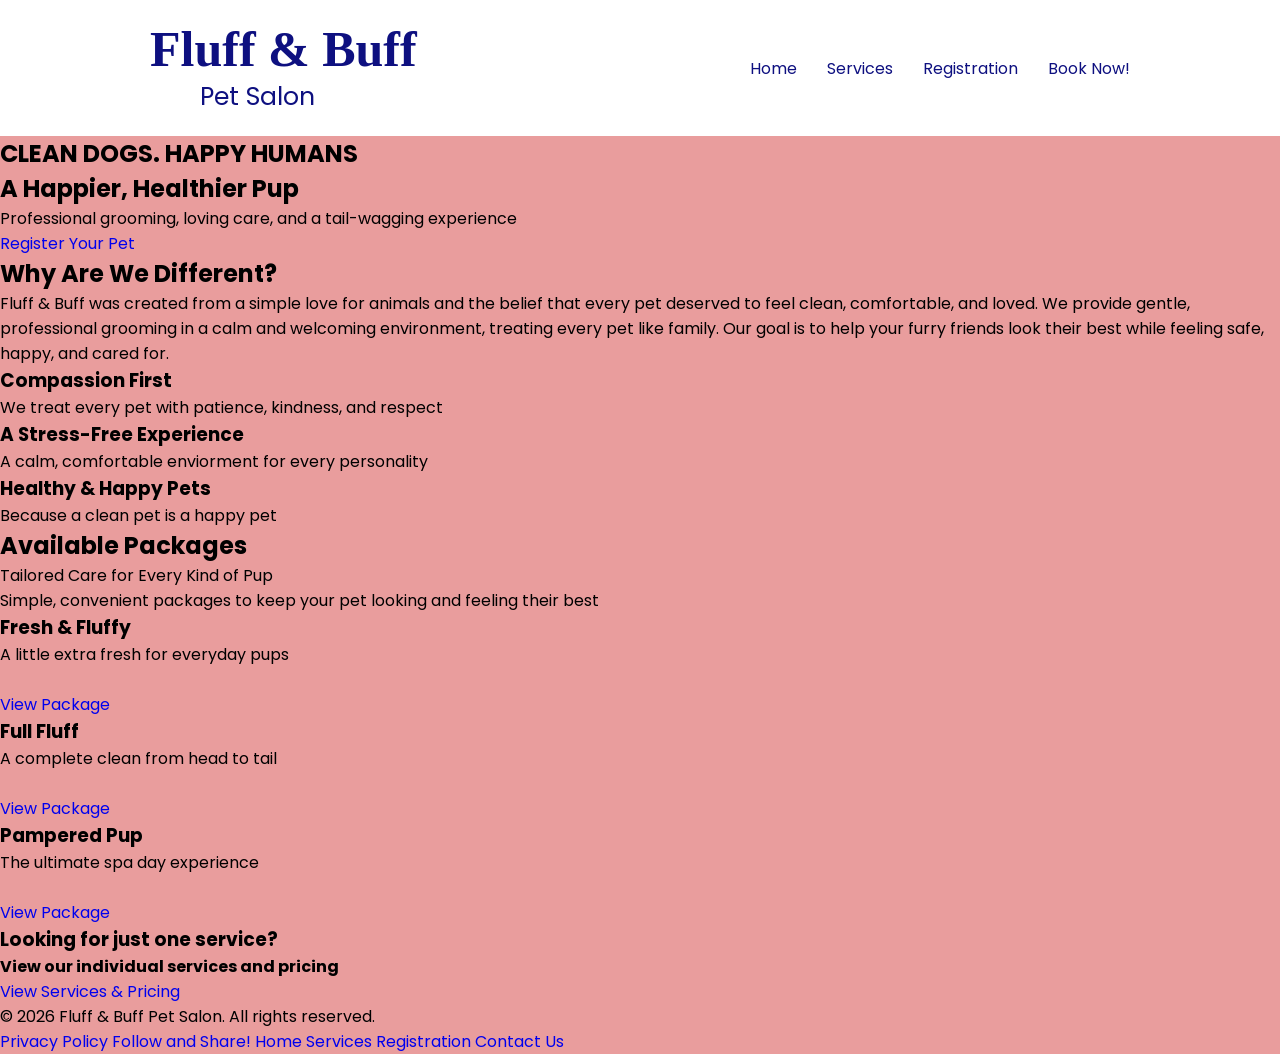
==== index.html @ 42fad00e "added html and styling to webpage" ====
<!DOCTYPE html>
<html lang="en">
<head>
    <meta charset="UTF-8">
    <meta name="viewport" content="width=device-width, initial-scale=1.0">
    <link rel="stylesheet" href="css/index.css">
    <link rel="preconnect" href="https://fonts.googleapis.com">
    <link rel="preconnect" href="https://fonts.gstatic.com" crossorigin>
    <link href="https://fonts.googleapis.com/css2?family=Caveat:wght@400..700&display=swap" rel="stylesheet">
    <link href="https://fonts.googleapis.com/css2?family=Chewy&family=Poppins:ital,wght@0,100;0,200;0,300;0,400;0,500;0,600;0,700;0,800;0,900;1,100;1,200;1,300;1,400;1,500;1,600;1,700;1,800;1,900&display=swap" rel="stylesheet">
    <title>Home</title>
</head>
<body>
    <header class="site-header"> 
     <div class="logo-area">
         <h2 class="logo">Fluff & Buff</h2>
         <p class="tagline">Pet Salon</p>
    </div>
    <nav>
        <a href="index.html">Home</a>
        <a href="services.html">Services</a>
        <a href="registration.html">Registration</a>
        <a href="registration.html">Book Now!</a>
    </nav>
    </header>
<main class="container">
    <section class="hero-section">
        <div class="register-block">
            <h2>CLEAN DOGS. HAPPY HUMANS</h2>
            <h1>A Happier, Healthier Pup</h1>
              <p>Professional grooming, loving care, and a tail-wagging experience</p>
                <a href="registration.html">Register Your Pet</a>
            </div>
        </section>
    <section class="about-section">
        <h2>Why Are We Different?</h2>
        <!--Add a small paragraph about the salon-->
            <p>Fluff & Buff was created from a simple love for animals and the belief that every pet deserved to feel clean, comfortable, and loved. We provide gentle, professional grooming in a calm and welcoming environment, treating every pet like family. Our goal is to help your furry friends look their best while feeling safe, happy, and cared for. </p>

        <div class="about-cards">
            <div>
                <h3>Compassion First</h3>
                    <p>We treat every pet with patience, kindness, and respect</p>
            </div>
            
            <div>
                <h3>A Stress-Free Experience</h3>
                <p>A calm, comfortable enviorment for every personality</p>
            </div>

            <div>
                <h3>Healthy & Happy Pets</h3>
                <p>Because a clean pet is a happy pet</p>
            </div>
        </div>
    </section>

        <section class="packages-secrtion">
            <!--Look at image for ref and fix the styling-->
         <h2>Available Packages</h2>
            <p>Tailored Care for Every Kind of Pup</p>
            <p>Simple, convenient packages to keep your pet looking and feeling their best</p>
        
        <div class="package-cards">
                <div>
                 <h3>Fresh & Fluffy</h3>
                    <p>A little extra fresh for everyday pups</p>
                    <ul>
                      <li></li>
                    </ul>
                    <a href="#">View Package <!--Add Arrow--></a>
                </div>

                <div>
                    <h3>Full Fluff</h3>
                    <p>A complete clean from head to tail</p>
                    <ul>
                     <li></li>
                    </ul>
                    <a href="#">View Package <!--Add Arrow--></a>
                </div>

                <div>
                    <h3>Pampered Pup</h3>
                    <p>The ultimate spa day experience</p>
                    <ul>
                     <li></li>
                    </ul>
                 <a href="#">View Package <!--Add Arrow--></a>
                </div>
             </div>
        </section>

        <section class="service-cta">
            <div>
                <h3>Looking for just one service?</h3>
                <h4>View our individual services and pricing</h4>
             <a href="services.html">View Services & Pricing</a> <!--Add Arrow-->
            </div>
        </section>
    </main>
    <footer>
        <p>&copy; 2026 Fluff & Buff Pet Salon. All rights reserved.</p>
        <div class="footer-links">
            <a href="#">Privacy Policy</a>
            <a href="#">Follow and Share!</a>
            <a href="index.html">Home</a>
            <a href="services.html">Services</a>
            <a href="registration.html">Registration</a>
            <a href="contact.html">Contact Us</a>
        </div>
    </footer>
</body>
</html>
---- css/index.css ----
/*global*/
*{
    margin: 0;
    padding: 0;
}
body{
    background-color: rgb(233, 157, 157);
    font-family: "Poppins", sans-serif;
}
a{
    text-decoration: none;
}
nav{
    display: flex;
    justify-content: flex-end;
    gap: 30px;
    margin: 0;
}
nav a{
    color: rgb(14, 16, 128);
    
}
nav a:hover{
    color: blueviolet;
}
img{

}

/* Utility Classes */
.container{
        
}


/*Header*/
.site-header{
    background-color: rgb(255, 255, 255);
    padding: 20px 150px;
    color:rgb(14, 16, 128);
    display: flex;
    justify-content: space-between;
    align-items: center;
}
.logo-area{
    margin: 0;
}
.logo{
    font-family: "Chewy", cursive;
    font-size: 50px;
}
.tagline{
    font-family: "Poppins", sans-serif;
    font-size: 25px;
    margin: 0 50px;
}


/*Main*/
.register-block{

}

.about-cards{
   
}
.packages-section{

}
.package-cards{

}
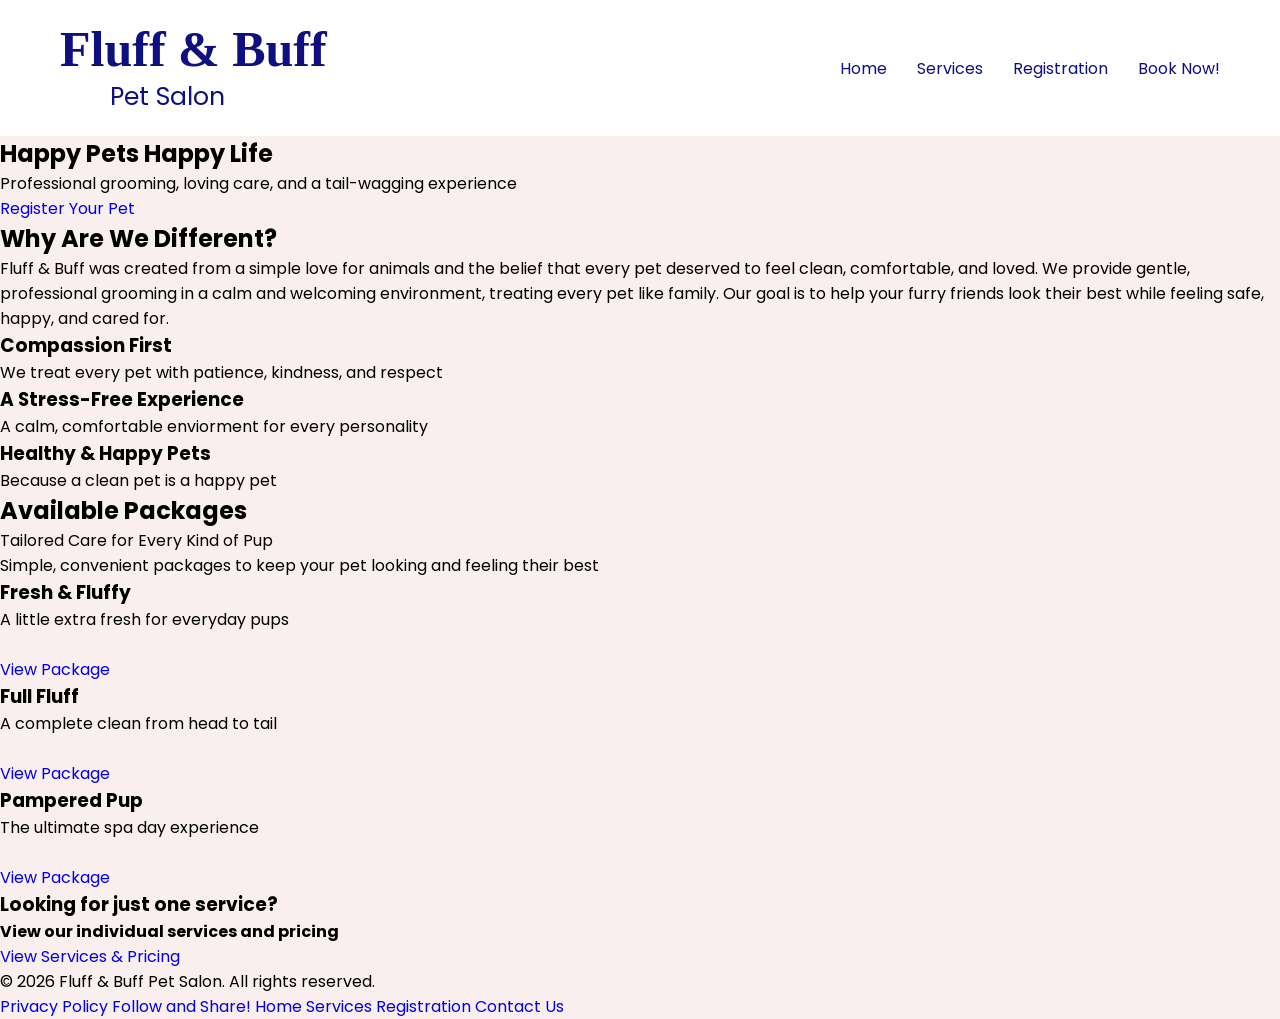
==== commit c93fc5ba: "updated font style and wording" ====
--- a/index.html
+++ b/index.html
@@ -6,8 +6,7 @@
     <link rel="stylesheet" href="css/index.css">
     <link rel="preconnect" href="https://fonts.googleapis.com">
     <link rel="preconnect" href="https://fonts.gstatic.com" crossorigin>
-    <link href="https://fonts.googleapis.com/css2?family=Caveat:wght@400..700&display=swap" rel="stylesheet">
-    <link href="https://fonts.googleapis.com/css2?family=Chewy&family=Poppins:ital,wght@0,100;0,200;0,300;0,400;0,500;0,600;0,700;0,800;0,900;1,100;1,200;1,300;1,400;1,500;1,600;1,700;1,800;1,900&display=swap" rel="stylesheet">
+    <link href="https://fonts.googleapis.com/css2?family=Caveat:wght@400..700&family=DM+Serif+Display:ital@0;1&family=Poppins:ital,wght@0,100;0,200;0,300;0,400;0,500;0,600;0,700;0,800;0,900;1,100;1,200;1,300;1,400;1,500;1,600;1,700;1,800;1,900&display=swap" rel="stylesheet">
     <title>Home</title>
 </head>
 <body>
@@ -20,14 +19,13 @@
         <a href="index.html">Home</a>
         <a href="services.html">Services</a>
         <a href="registration.html">Registration</a>
-        <a href="registration.html">Book Now!</a>
+        <a href="registration.html" class="book-btn">Book Now!</a>
     </nav>
     </header>
 <main class="container">
     <section class="hero-section">
         <div class="register-block">
-            <h2>CLEAN DOGS. HAPPY HUMANS</h2>
-            <h1>A Happier, Healthier Pup</h1>
+            <h1>Happy Pets Happy Life</h1>
               <p>Professional grooming, loving care, and a tail-wagging experience</p>
                 <a href="registration.html">Register Your Pet</a>
             </div>
--- a/css/index.css
+++ b/css/index.css
@@ -4,7 +4,7 @@
     padding: 0;
 }
 body{
-    background-color: rgb(233, 157, 157);
+    background-color: rgba(245, 216, 216, 0.404);
     font-family: "Poppins", sans-serif;
 }
 a{
@@ -15,6 +15,7 @@
     justify-content: flex-end;
     gap: 30px;
     margin: 0;
+    font-family:"Poppins", sans-serif;
 }
 nav a{
     color: rgb(14, 16, 128);
@@ -36,7 +37,7 @@
 /*Header*/
 .site-header{
     background-color: rgb(255, 255, 255);
-    padding: 20px 150px;
+    padding: 20px 60px;
     color:rgb(14, 16, 128);
     display: flex;
     justify-content: space-between;
@@ -46,7 +47,7 @@
     margin: 0;
 }
 .logo{
-    font-family: "Chewy", cursive;
+    font-family: "DM Serif Dispaly", serif;
     font-size: 50px;
 }
 .tagline{
@@ -54,11 +55,17 @@
     font-size: 25px;
     margin: 0 50px;
 }
+.book-btn{
+    
+}
 
 
 /*Main*/
 .register-block{
 
+}
+.register-block h2{
+    font-family:"DM Serif Display", serif;
 }
 
 .about-cards{
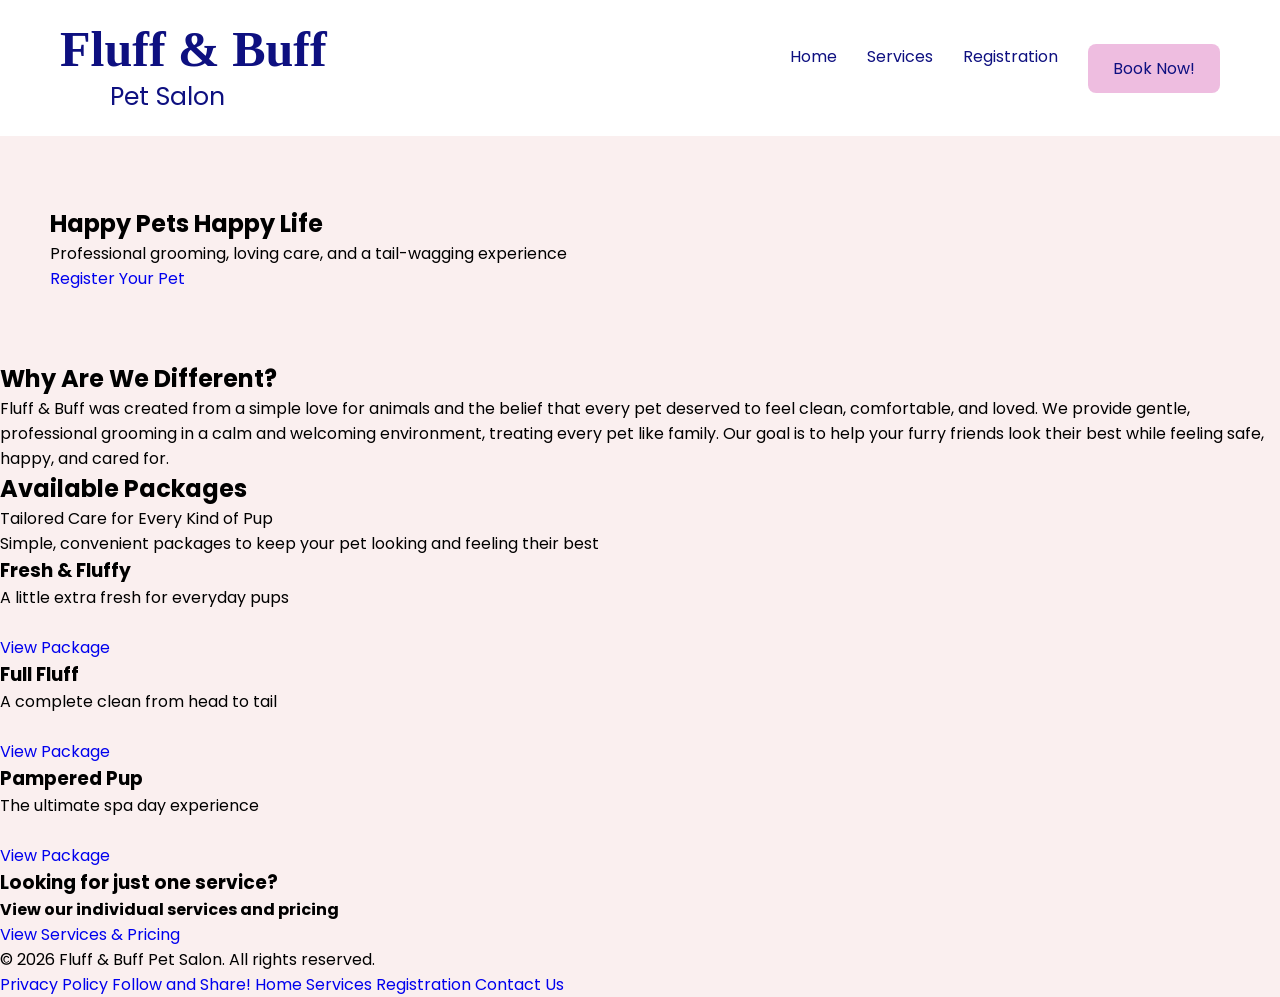
==== commit 84a3379e: "added more styling" ====
--- a/index.html
+++ b/index.html
@@ -30,30 +30,16 @@
                 <a href="registration.html">Register Your Pet</a>
             </div>
         </section>
+
     <section class="about-section">
+        <div class="about-card">
         <h2>Why Are We Different?</h2>
         <!--Add a small paragraph about the salon-->
             <p>Fluff & Buff was created from a simple love for animals and the belief that every pet deserved to feel clean, comfortable, and loved. We provide gentle, professional grooming in a calm and welcoming environment, treating every pet like family. Our goal is to help your furry friends look their best while feeling safe, happy, and cared for. </p>
+        </div>
 
-        <div class="about-cards">
-            <div>
-                <h3>Compassion First</h3>
-                    <p>We treat every pet with patience, kindness, and respect</p>
-            </div>
-            
-            <div>
-                <h3>A Stress-Free Experience</h3>
-                <p>A calm, comfortable enviorment for every personality</p>
-            </div>
-
-            <div>
-                <h3>Healthy & Happy Pets</h3>
-                <p>Because a clean pet is a happy pet</p>
-            </div>
-        </div>
-    </section>
-
-        <section class="packages-secrtion">
+    <div class="package-grid">
+        <section class="packages-section">
             <!--Look at image for ref and fix the styling-->
          <h2>Available Packages</h2>
             <p>Tailored Care for Every Kind of Pup</p>
@@ -87,6 +73,7 @@
                  <a href="#">View Package <!--Add Arrow--></a>
                 </div>
              </div>
+    </section>
         </section>
 
         <section class="service-cta">
--- a/css/index.css
+++ b/css/index.css
@@ -43,6 +43,7 @@
     justify-content: space-between;
     align-items: center;
 }
+
 .logo-area{
     margin: 0;
 }
@@ -56,19 +57,27 @@
     margin: 0 50px;
 }
 .book-btn{
-    
+    padding: 12px 25px;
+    border-radius: 8px;
+    background-color: rgba(233, 166, 213, 0.74);
 }
 
 
 /*Main*/
+.hero-section{
+    display: flex;
+    flex-direction: row;
+}
 .register-block{
-
+    margin: 50px 30px;
+    padding: 20px;
 }
 .register-block h2{
     font-family:"DM Serif Display", serif;
 }
 
-.about-cards{
+.about-section{
+
    
 }
 .packages-section{
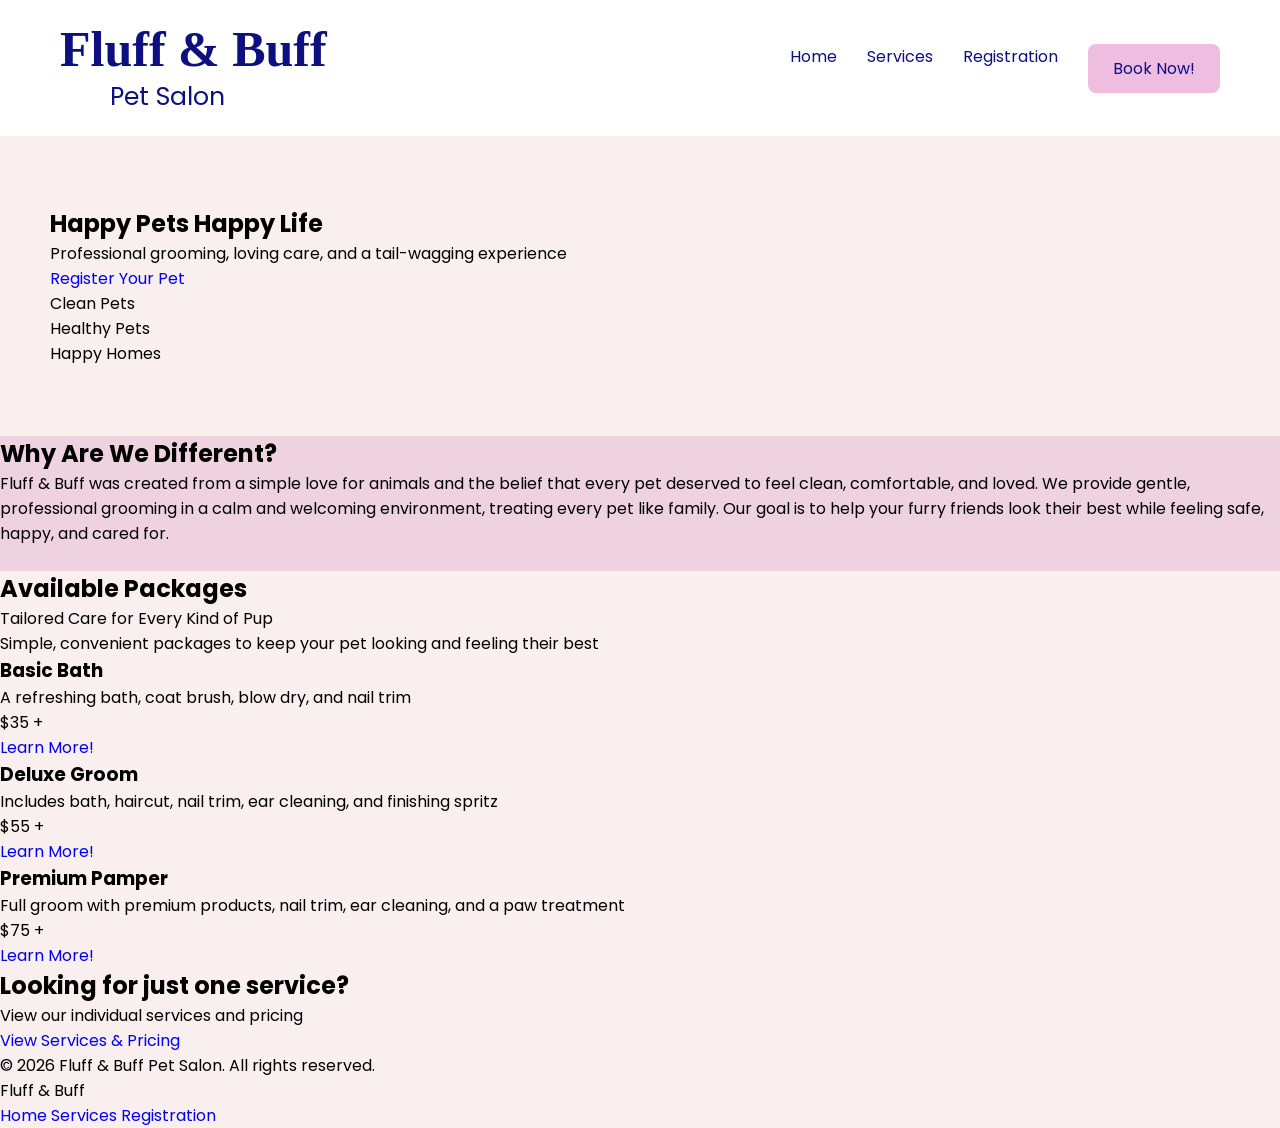
==== commit eb985123: "added service and registration structure" ====
--- a/index.html
+++ b/index.html
@@ -7,7 +7,7 @@
     <link rel="preconnect" href="https://fonts.googleapis.com">
     <link rel="preconnect" href="https://fonts.gstatic.com" crossorigin>
     <link href="https://fonts.googleapis.com/css2?family=Caveat:wght@400..700&family=DM+Serif+Display:ital@0;1&family=Poppins:ital,wght@0,100;0,200;0,300;0,400;0,500;0,600;0,700;0,800;0,900;1,100;1,200;1,300;1,400;1,500;1,600;1,700;1,800;1,900&display=swap" rel="stylesheet">
-    <title>Home</title>
+    <title>Fluff & Buff</title>
 </head>
 <body>
     <header class="site-header"> 
@@ -25,18 +25,25 @@
 <main class="container">
     <section class="hero-section">
         <div class="register-block">
-            <h1>Happy Pets Happy Life</h1>
+            <h1>Happy Pets Happy Life</h1> 
               <p>Professional grooming, loving care, and a tail-wagging experience</p>
                 <a href="registration.html">Register Your Pet</a>
+                <div class="main-topics">
+                <p>Clean Pets</p>
+                <p>Healthy Pets</p>
+                <p>Happy Homes</p>
+                </div>
             </div>
+            <img class="top-dog">
         </section>
 
     <section class="about-section">
         <div class="about-card">
         <h2>Why Are We Different?</h2>
-        <!--Add a small paragraph about the salon-->
             <p>Fluff & Buff was created from a simple love for animals and the belief that every pet deserved to feel clean, comfortable, and loved. We provide gentle, professional grooming in a calm and welcoming environment, treating every pet like family. Our goal is to help your furry friends look their best while feeling safe, happy, and cared for. </p>
         </div>
+        <img class="mid-dog">
+        </section>
 
     <div class="package-grid">
         <section class="packages-section">
@@ -46,40 +53,37 @@
             <p>Simple, convenient packages to keep your pet looking and feeling their best</p>
         
         <div class="package-cards">
-                <div>
-                 <h3>Fresh & Fluffy</h3>
-                    <p>A little extra fresh for everyday pups</p>
-                    <ul>
-                      <li></li>
-                    </ul>
-                    <a href="#">View Package <!--Add Arrow--></a>
+                <div class="package-card">
+                 <h3>Basic Bath</h3>
+                    <p>A refreshing bath, coat brush, blow dry, and nail trim</p>
+                    <p>$35 + </p>
+                    <a class="learn-btn" href="services.html">Learn More!</a>
+                    <img>
                 </div>
 
-                <div>
-                    <h3>Full Fluff</h3>
-                    <p>A complete clean from head to tail</p>
-                    <ul>
-                     <li></li>
-                    </ul>
-                    <a href="#">View Package <!--Add Arrow--></a>
+                <div class="package-card">
+                    <h3>Deluxe Groom</h3>
+                    <p>Includes bath, haircut, nail trim, ear cleaning, and finishing spritz</p>
+                    <p>$55 + </p>
+                    <a class="learn-btn" href="services.html">Learn More! <!--Add Arrow--></a>
+                    <img>
                 </div>
 
-                <div>
-                    <h3>Pampered Pup</h3>
-                    <p>The ultimate spa day experience</p>
-                    <ul>
-                     <li></li>
-                    </ul>
-                 <a href="#">View Package <!--Add Arrow--></a>
+                <div class="package-card">
+                    <h3>Premium Pamper</h3>
+                    <p>Full groom with premium products, nail trim, ear cleaning, and a paw treatment</p>
+                    <p>$75 + </p>
+                    <a class="learn-btn" href="services.html">Learn More! <!--Add Arrow--></a>
+                    <img>
                 </div>
-             </div>
+            </div>
     </section>
-        </section>
+    </div>
 
         <section class="service-cta">
             <div>
-                <h3>Looking for just one service?</h3>
-                <h4>View our individual services and pricing</h4>
+                <h2>Looking for just one service?</h2>
+                <p>View our individual services and pricing</p>
              <a href="services.html">View Services & Pricing</a> <!--Add Arrow-->
             </div>
         </section>
@@ -87,12 +91,10 @@
     <footer>
         <p>&copy; 2026 Fluff & Buff Pet Salon. All rights reserved.</p>
         <div class="footer-links">
-            <a href="#">Privacy Policy</a>
-            <a href="#">Follow and Share!</a>
+            <p class="logo-footer">Fluff & Buff</p>
             <a href="index.html">Home</a>
             <a href="services.html">Services</a>
             <a href="registration.html">Registration</a>
-            <a href="contact.html">Contact Us</a>
         </div>
     </footer>
 </body>
--- a/css/index.css
+++ b/css/index.css
@@ -77,7 +77,7 @@
 }
 
 .about-section{
-
+    background-color: rgba(239, 209, 224, 0.949);
    
 }
 .packages-section{
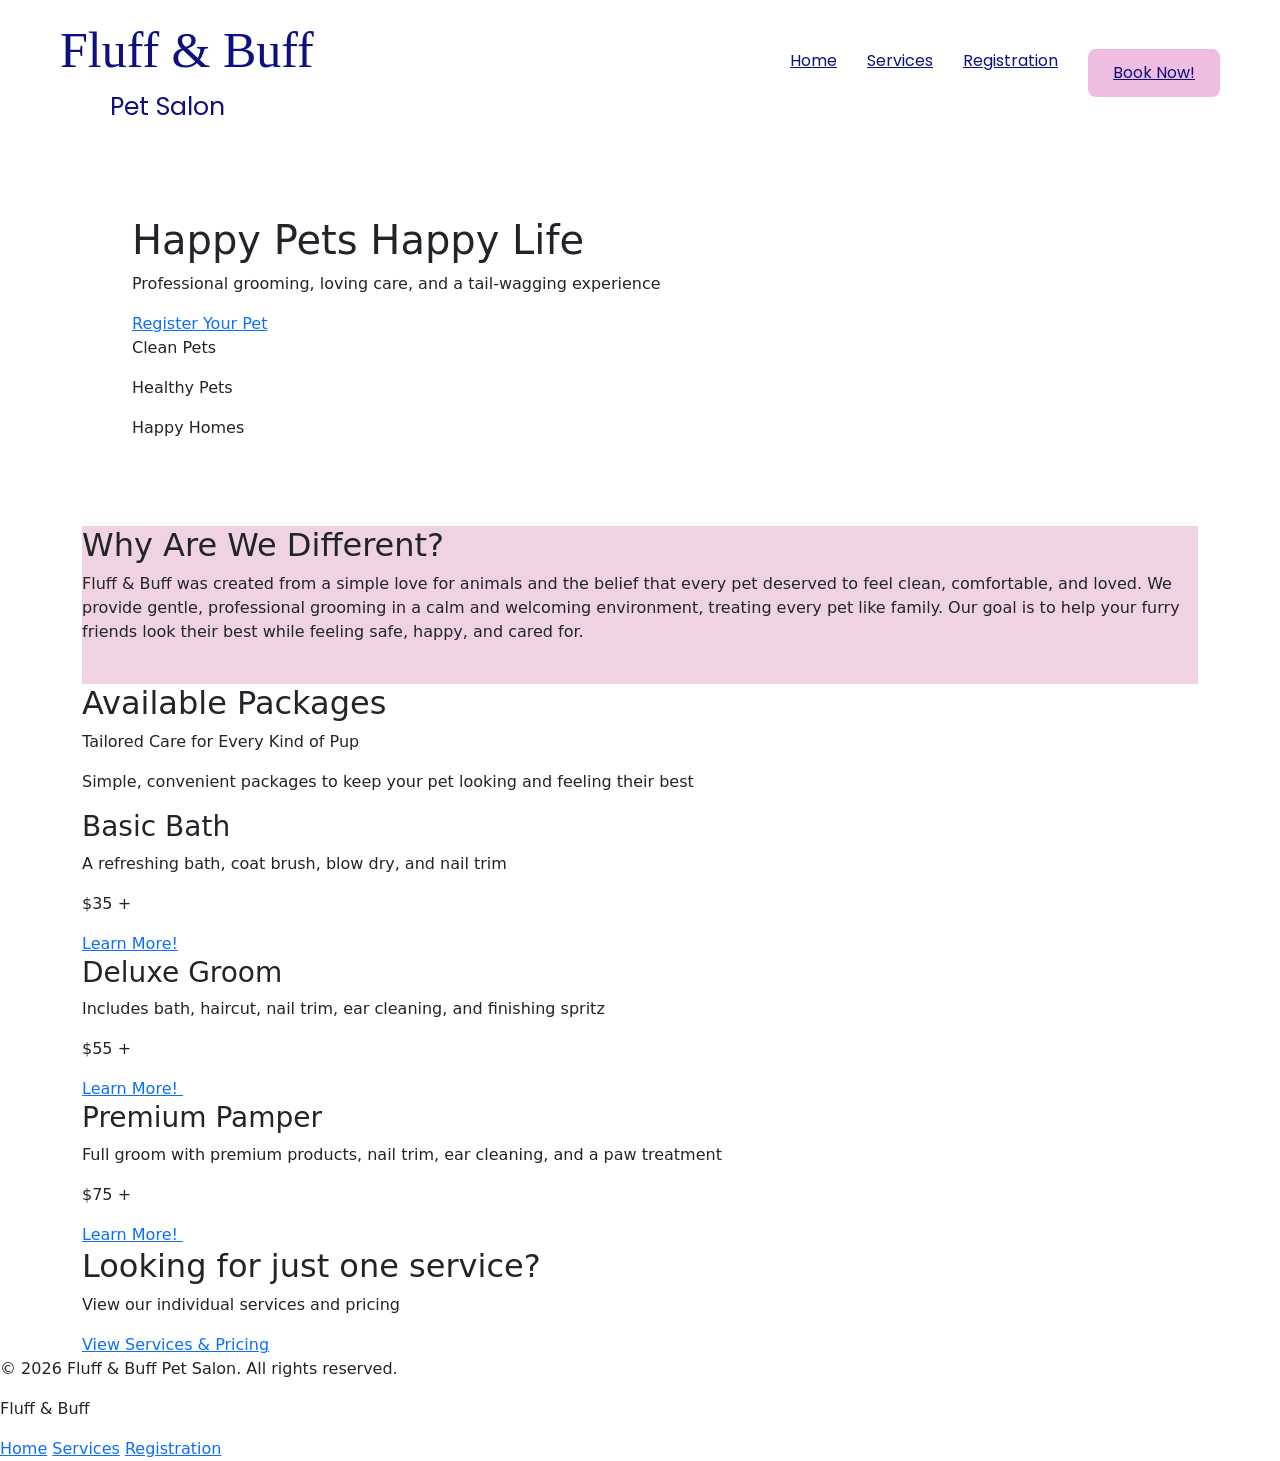
==== commit 3a8c670d: "Assignment 1 complete" ====
--- a/index.html
+++ b/index.html
@@ -7,6 +7,7 @@
     <link rel="preconnect" href="https://fonts.googleapis.com">
     <link rel="preconnect" href="https://fonts.gstatic.com" crossorigin>
     <link href="https://fonts.googleapis.com/css2?family=Caveat:wght@400..700&family=DM+Serif+Display:ital@0;1&family=Poppins:ital,wght@0,100;0,200;0,300;0,400;0,500;0,600;0,700;0,800;0,900;1,100;1,200;1,300;1,400;1,500;1,600;1,700;1,800;1,900&display=swap" rel="stylesheet">
+    <link href="https://cdn.jsdelivr.net/npm/bootstrap@5.3.8/dist/css/bootstrap.min.css" rel="stylesheet" integrity="sha384-sRIl4kxILFvY47J16cr9ZwB07vP4J8+LH7qKQnuqkuIAvNWLzeN8tE5YBujZqJLB" crossorigin="anonymous">
     <title>Fluff & Buff</title>
 </head>
 <body>
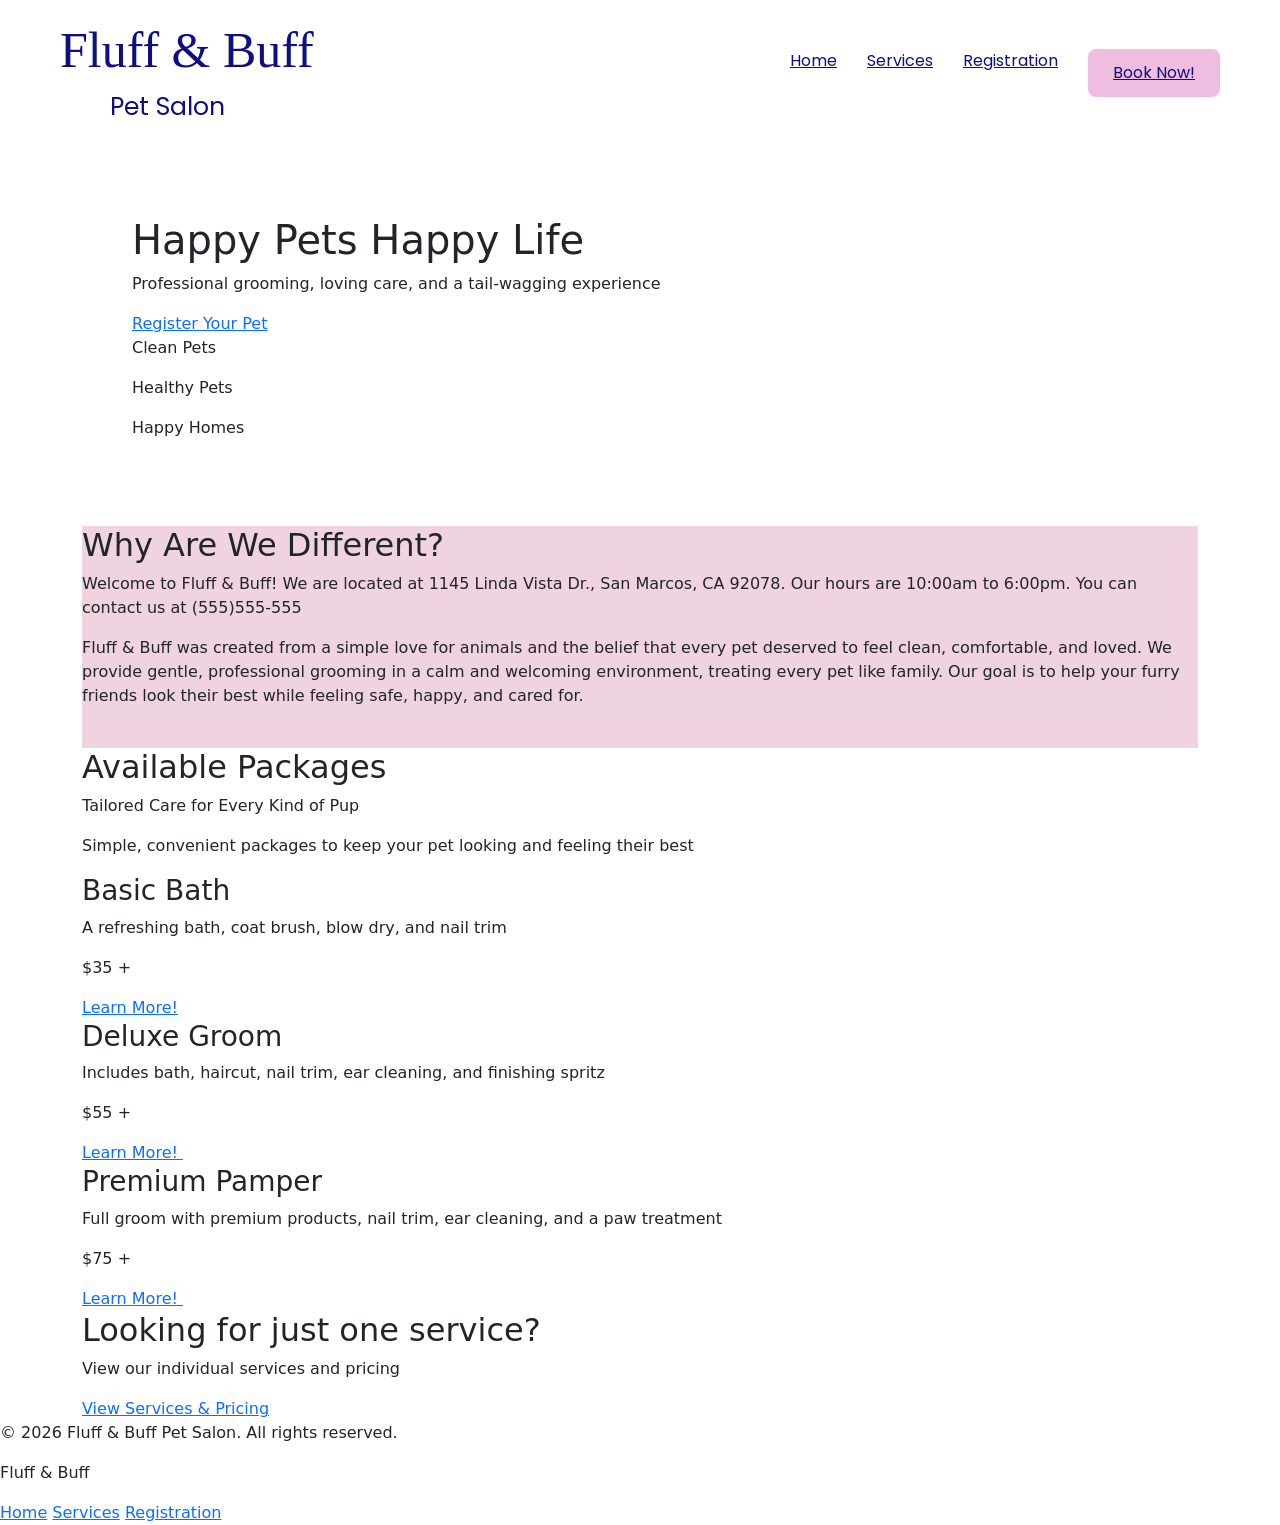
==== commit 76b24145: "Assignment 2 completed" ====
--- a/index.html
+++ b/index.html
@@ -41,6 +41,8 @@
     <section class="about-section">
         <div class="about-card">
         <h2>Why Are We Different?</h2>
+        <p id="infoParagraph"></p>
+        
             <p>Fluff & Buff was created from a simple love for animals and the belief that every pet deserved to feel clean, comfortable, and loved. We provide gentle, professional grooming in a calm and welcoming environment, treating every pet like family. Our goal is to help your furry friends look their best while feeling safe, happy, and cared for. </p>
         </div>
         <img class="mid-dog">
@@ -98,5 +100,6 @@
             <a href="registration.html">Registration</a>
         </div>
     </footer>
+    <script src="/scripts/salon.js"></script>
 </body>
 </html>
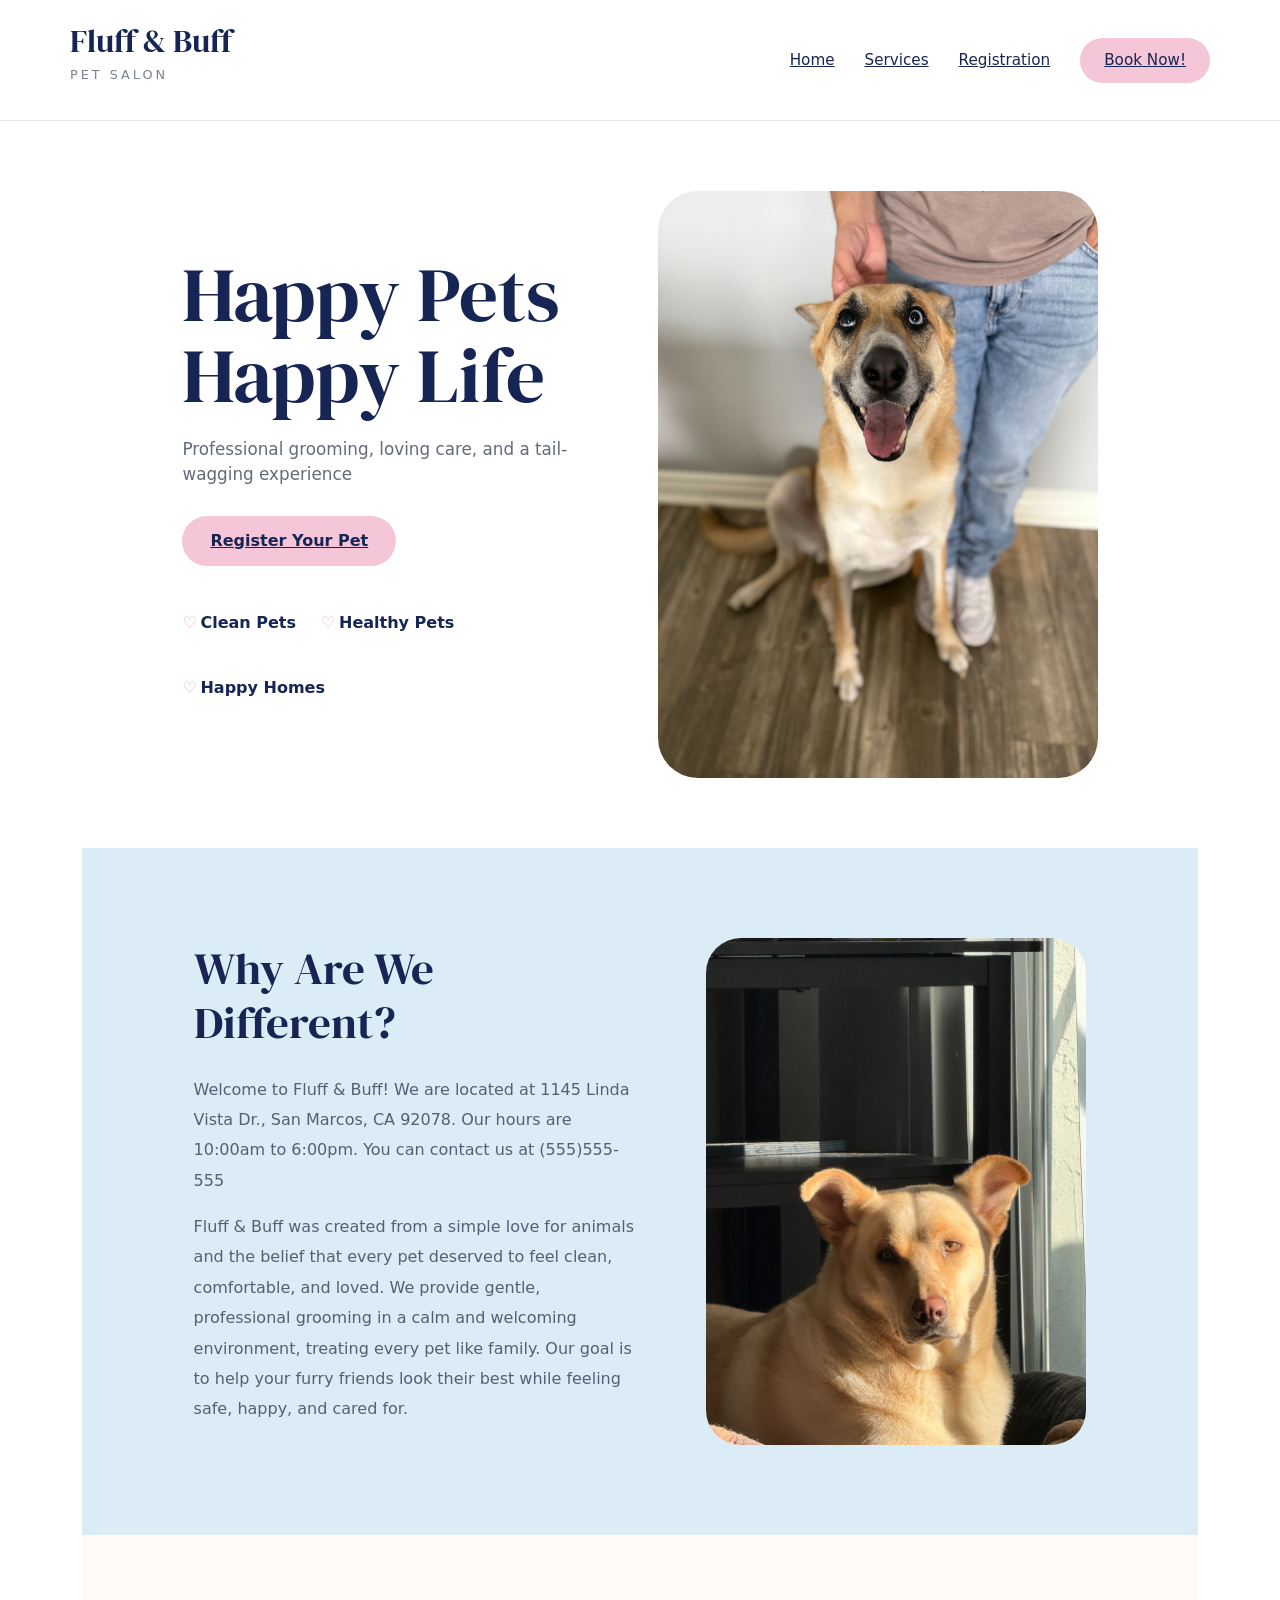
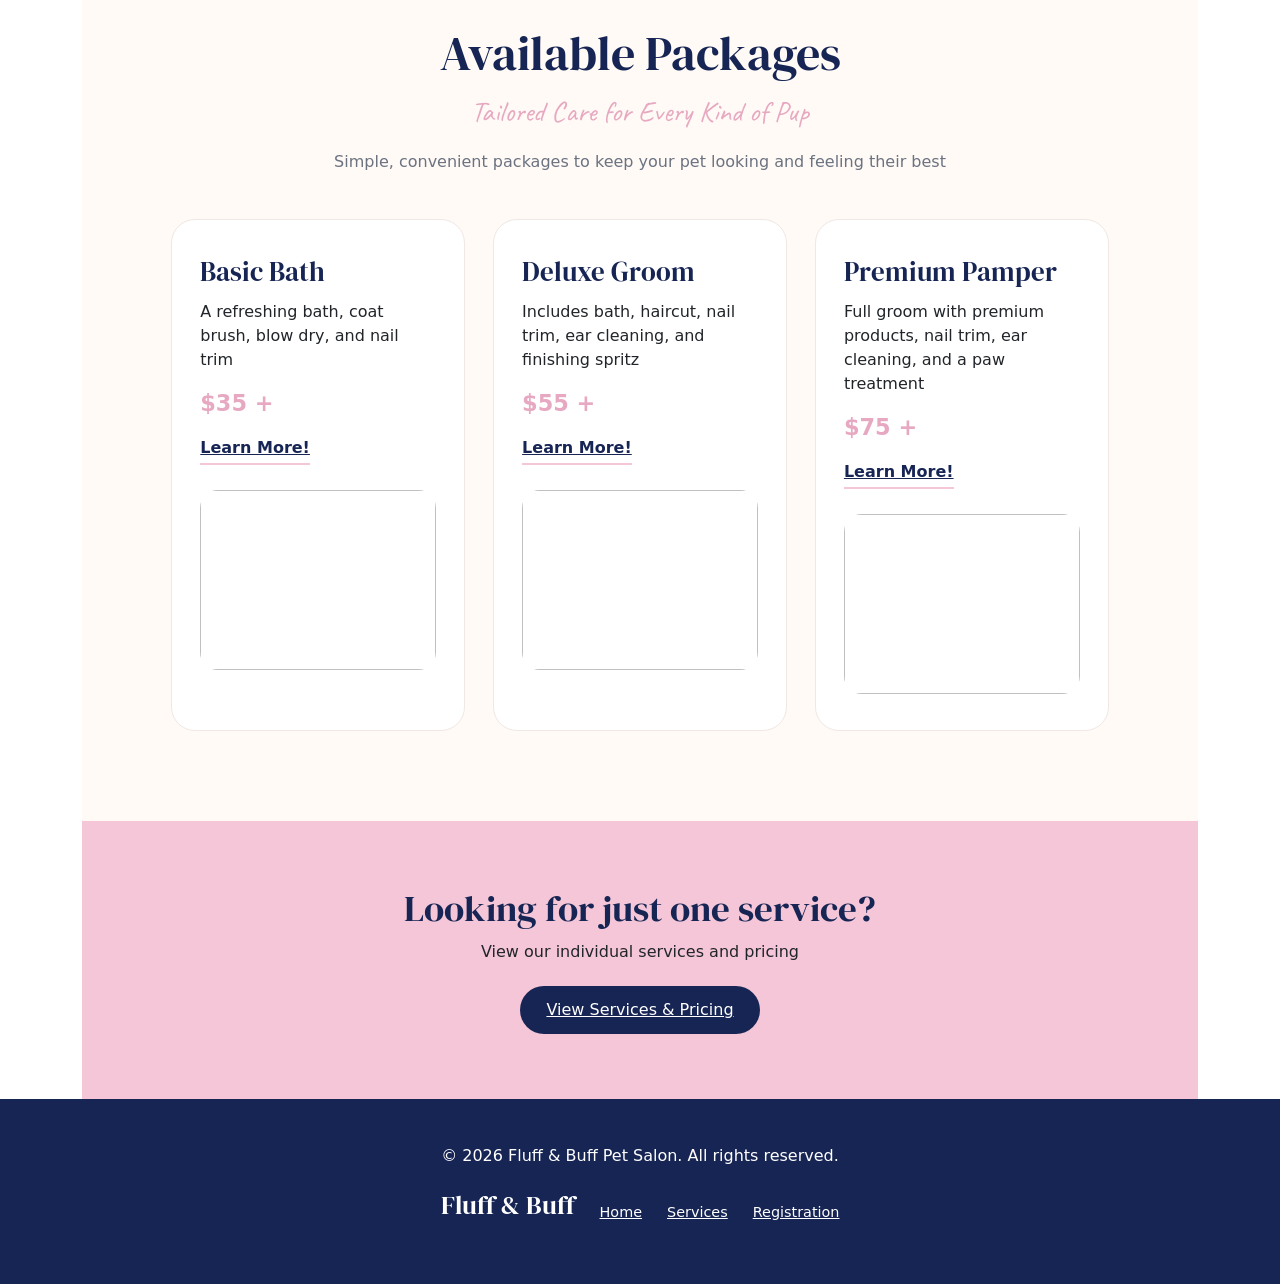
==== commit ae40fc06: "added validation to service page" ====
--- a/index.html
+++ b/index.html
@@ -35,7 +35,7 @@
                 <p>Happy Homes</p>
                 </div>
             </div>
-            <img class="top-dog">
+            <img src="images/Koda.jpg" alt="Dog sitting and smiling" class="top-dog">
         </section>
 
     <section class="about-section">
@@ -45,7 +45,7 @@
         
             <p>Fluff & Buff was created from a simple love for animals and the belief that every pet deserved to feel clean, comfortable, and loved. We provide gentle, professional grooming in a calm and welcoming environment, treating every pet like family. Our goal is to help your furry friends look their best while feeling safe, happy, and cared for. </p>
         </div>
-        <img class="mid-dog">
+        <img src="images/Kenai.jpg" class="mid-dog">
         </section>
 
     <div class="package-grid">
--- a/css/index.css
+++ b/css/index.css
@@ -1,89 +1,443 @@
-/*global*/
+@import url('https://fonts.googleapis.com/css2?family=Caveat:wght@400..700&family=DM+Serif+Display:ital@0;1&family=Poppins:wght@300;400;500;600;700&display=swap');
+
+/* =========================
+   GLOBAL
+========================= */
+
 *{
     margin: 0;
     padding: 0;
-}
+    box-sizing: border-box;
+}
+
+:root{
+    --navy: #172554;
+    --pink: #f4c6d7;
+    --pink-dark: #e7a9c1;
+    --blue: #dcecf7;
+    --cream: #fffaf6;
+    --white: #ffffff;
+    --text: #374151;
+    --border: #e5e7eb;
+}
+
 body{
-    background-color: rgba(245, 216, 216, 0.404);
+    background-color: var(--cream);
+    color: var(--text);
     font-family: "Poppins", sans-serif;
-}
+    line-height: 1.6;
+}
+
 a{
     text-decoration: none;
 }
-nav{
-    display: flex;
-    justify-content: flex-end;
-    gap: 30px;
-    margin: 0;
-    font-family:"Poppins", sans-serif;
-}
-nav a{
-    color: rgb(14, 16, 128);
-    
-}
-nav a:hover{
-    color: blueviolet;
-}
+
 img{
-
-}
-
-/* Utility Classes */
-.container{
-        
-}
-
-
-/*Header*/
+    max-width: 100%;
+    display: block;
+}
+
+
+/* =========================
+   HEADER
+========================= */
+
 .site-header{
-    background-color: rgb(255, 255, 255);
-    padding: 20px 60px;
-    color:rgb(14, 16, 128);
+    background-color: var(--white);
     display: flex;
     justify-content: space-between;
     align-items: center;
+    padding: 22px 70px;
+    border-bottom: 1px solid var(--border);
 }
 
 .logo-area{
-    margin: 0;
-}
+    line-height: 1.1;
+}
+
 .logo{
-    font-family: "DM Serif Dispaly", serif;
-    font-size: 50px;
-}
+    font-family: "DM Serif Display", serif;
+    color: var(--navy);
+    font-size: 2rem;
+    font-weight: 400;
+}
+
 .tagline{
-    font-family: "Poppins", sans-serif;
-    font-size: 25px;
-    margin: 0 50px;
-}
+    color: #7b8190;
+    font-size: .8rem;
+    letter-spacing: 3px;
+    text-transform: uppercase;
+}
+
+nav{
+    display: flex;
+    align-items: center;
+    gap: 30px;
+}
+
+nav a{
+    color: var(--navy);
+    font-size: .95rem;
+    font-weight: 500;
+    transition: .2s ease;
+}
+
+nav a:hover{
+    color: var(--pink-dark);
+}
+
 .book-btn{
-    padding: 12px 25px;
-    border-radius: 8px;
-    background-color: rgba(233, 166, 213, 0.74);
-}
-
-
-/*Main*/
+    background-color: var(--pink);
+    padding: 11px 24px;
+    border-radius: 25px;
+}
+
+.book-btn:hover{
+    background-color: var(--pink-dark);
+    color: var(--white);
+}
+
+
+/* =========================
+   MAIN
+========================= */
+
+.container{
+    width: 100%;
+}
+
+
+/* =========================
+   HERO
+========================= */
+
 .hero-section{
-    display: flex;
-    flex-direction: row;
-}
+    min-height: 520px;
+    display: flex;
+    justify-content: space-between;
+    align-items: center;
+    gap: 60px;
+    padding: 70px 9%;
+    background-color: var(--white);
+}
+
 .register-block{
-    margin: 50px 30px;
-    padding: 20px;
-}
-.register-block h2{
-    font-family:"DM Serif Display", serif;
-}
+    flex: 1;
+    max-width: 600px;
+}
+
+.register-block h1{
+    font-family: "DM Serif Display", serif;
+    color: var(--navy);
+    font-size: clamp(3rem, 6vw, 5.5rem);
+    font-weight: 400;
+    line-height: 1.05;
+    margin-bottom: 22px;
+}
+
+.register-block > p{
+    max-width: 520px;
+    font-size: 1.05rem;
+    margin-bottom: 28px;
+    color: #646b78;
+}
+
+.register-block > a{
+    display: inline-block;
+    background-color: var(--pink);
+    color: var(--navy);
+    padding: 13px 28px;
+    border-radius: 28px;
+    font-weight: 600;
+    transition: .2s ease;
+}
+
+.register-block > a:hover{
+    background-color: var(--pink-dark);
+    color: var(--white);
+}
+
+.main-topics{
+    display: flex;
+    flex-wrap: wrap;
+    gap: 25px;
+    margin-top: 45px;
+}
+
+.main-topics p{
+    color: var(--navy);
+    font-weight: 600;
+    position: relative;
+    padding-left: 18px;
+}
+
+.main-topics p::before{
+    content: "♡";
+    color: var(--pink-dark);
+    position: absolute;
+    left: 0;
+}
+
+.top-dog{
+    flex: 1;
+    width: 440px;
+    min-height: 420px;
+    border-radius: 40px;
+    object-fit: cover;
+}
+
+
+/* =========================
+   ABOUT
+========================= */
 
 .about-section{
-    background-color: rgba(239, 209, 224, 0.949);
-   
-}
+    background-color: var(--blue);
+    padding: 90px 10%;
+    display: flex;
+    align-items: center;
+    justify-content: space-between;
+    gap: 70px;
+}
+
+.about-card{
+    max-width: 650px;
+}
+
+.about-card h2{
+    font-family: "DM Serif Display", serif;
+    color: var(--navy);
+    font-size: 2.8rem;
+    font-weight: 400;
+    margin-bottom: 25px;
+}
+
+.about-card p{
+    font-size: 1rem;
+    line-height: 1.9;
+    color: #526171;
+}
+
+.mid-dog{
+    width: 380px;
+    min-height: 330px;
+    border-radius: 35px;
+    object-fit: cover;
+}
+
+
+/* =========================
+   PACKAGES
+========================= */
+
+.package-grid{
+    background-color: var(--cream);
+}
+
 .packages-section{
-
-}
+    padding: 90px 8%;
+    text-align: center;
+}
+
+.packages-section > h2{
+    font-family: "DM Serif Display", serif;
+    color: var(--navy);
+    font-size: 3rem;
+    font-weight: 400;
+    margin-bottom: 8px;
+}
+
+.packages-section > p:first-of-type{
+    font-family: "Caveat", cursive;
+    color: var(--pink-dark);
+    font-size: 1.8rem;
+}
+
+.packages-section > p:last-of-type{
+    color: #6b7280;
+    margin-bottom: 45px;
+}
+
 .package-cards{
-
-}
-
+    display: grid;
+    grid-template-columns: repeat(3, 1fr);
+    gap: 28px;
+    max-width: 1150px;
+    margin: auto;
+}
+
+.package-card{
+    background-color: var(--white);
+    padding: 36px 28px;
+    border-radius: 24px;
+    border: 1px solid #f0e8e4;
+    text-align: left;
+    transition: transform .2s ease, box-shadow .2s ease;
+}
+
+.package-card:hover{
+    transform: translateY(-5px);
+    box-shadow: 0 14px 30px rgba(23, 37, 84, .08);
+}
+
+.package-card h3{
+    font-family: "DM Serif Display", serif;
+    color: var(--navy);
+    font-size: 1.7rem;
+    margin-bottom: 12px;
+}
+
+.package-card p{
+    margin-bottom: 15px;
+}
+
+.package-card p:nth-of-type(2){
+    color: var(--pink-dark);
+    font-size: 1.4rem;
+    font-weight: 700;
+}
+
+.package-card img{
+    width: 100%;
+    height: 180px;
+    object-fit: cover;
+    border-radius: 18px;
+    margin-top: 25px;
+}
+
+.learn-btn{
+    display: inline-block;
+    color: var(--navy);
+    font-weight: 600;
+    border-bottom: 2px solid var(--pink);
+    padding-bottom: 3px;
+}
+
+.learn-btn:hover{
+    color: var(--pink-dark);
+}
+
+
+/* =========================
+   SERVICES CTA
+========================= */
+
+.service-cta{
+    padding: 65px 8%;
+    text-align: center;
+    background-color: var(--pink);
+}
+
+.service-cta h2{
+    font-family: "DM Serif Display", serif;
+    color: var(--navy);
+    font-size: 2.3rem;
+    font-weight: 400;
+}
+
+.service-cta p{
+    margin: 10px 0 22px;
+}
+
+.service-cta a{
+    display: inline-block;
+    background-color: var(--navy);
+    color: var(--white);
+    padding: 12px 26px;
+    border-radius: 25px;
+}
+
+.service-cta a:hover{
+    background-color: #25356b;
+}
+
+
+/* =========================
+   FOOTER
+========================= */
+
+footer{
+    background-color: var(--navy);
+    color: var(--white);
+    padding: 45px 8%;
+    text-align: center;
+}
+
+.logo-footer{
+    font-family: "DM Serif Display", serif;
+    font-size: 1.6rem;
+    margin-bottom: 15px;
+}
+
+.footer-links{
+    display: flex;
+    justify-content: center;
+    align-items: center;
+    gap: 25px;
+    flex-wrap: wrap;
+    margin-top: 18px;
+}
+
+.footer-links a{
+    color: var(--white);
+    font-size: .9rem;
+}
+
+.footer-links a:hover{
+    color: var(--pink);
+}
+
+
+/* =========================
+   RESPONSIVE
+========================= */
+
+@media(max-width: 900px){
+
+    .site-header{
+        padding: 20px 30px;
+        flex-direction: column;
+        gap: 20px;
+    }
+
+    nav{
+        flex-wrap: wrap;
+        justify-content: center;
+    }
+
+    .hero-section,
+    .about-section{
+        flex-direction: column;
+        text-align: center;
+    }
+
+    .main-topics{
+        justify-content: center;
+    }
+
+    .package-cards{
+        grid-template-columns: 1fr;
+    }
+
+    .top-dog,
+    .mid-dog{
+        width: 100%;
+    }
+}
+
+@media(max-width: 600px){
+
+    .hero-section,
+    .about-section,
+    .packages-section{
+        padding: 55px 25px;
+    }
+
+    nav{
+        gap: 15px;
+    }
+
+    .register-block h1{
+        font-size: 3rem;
+    }
+}
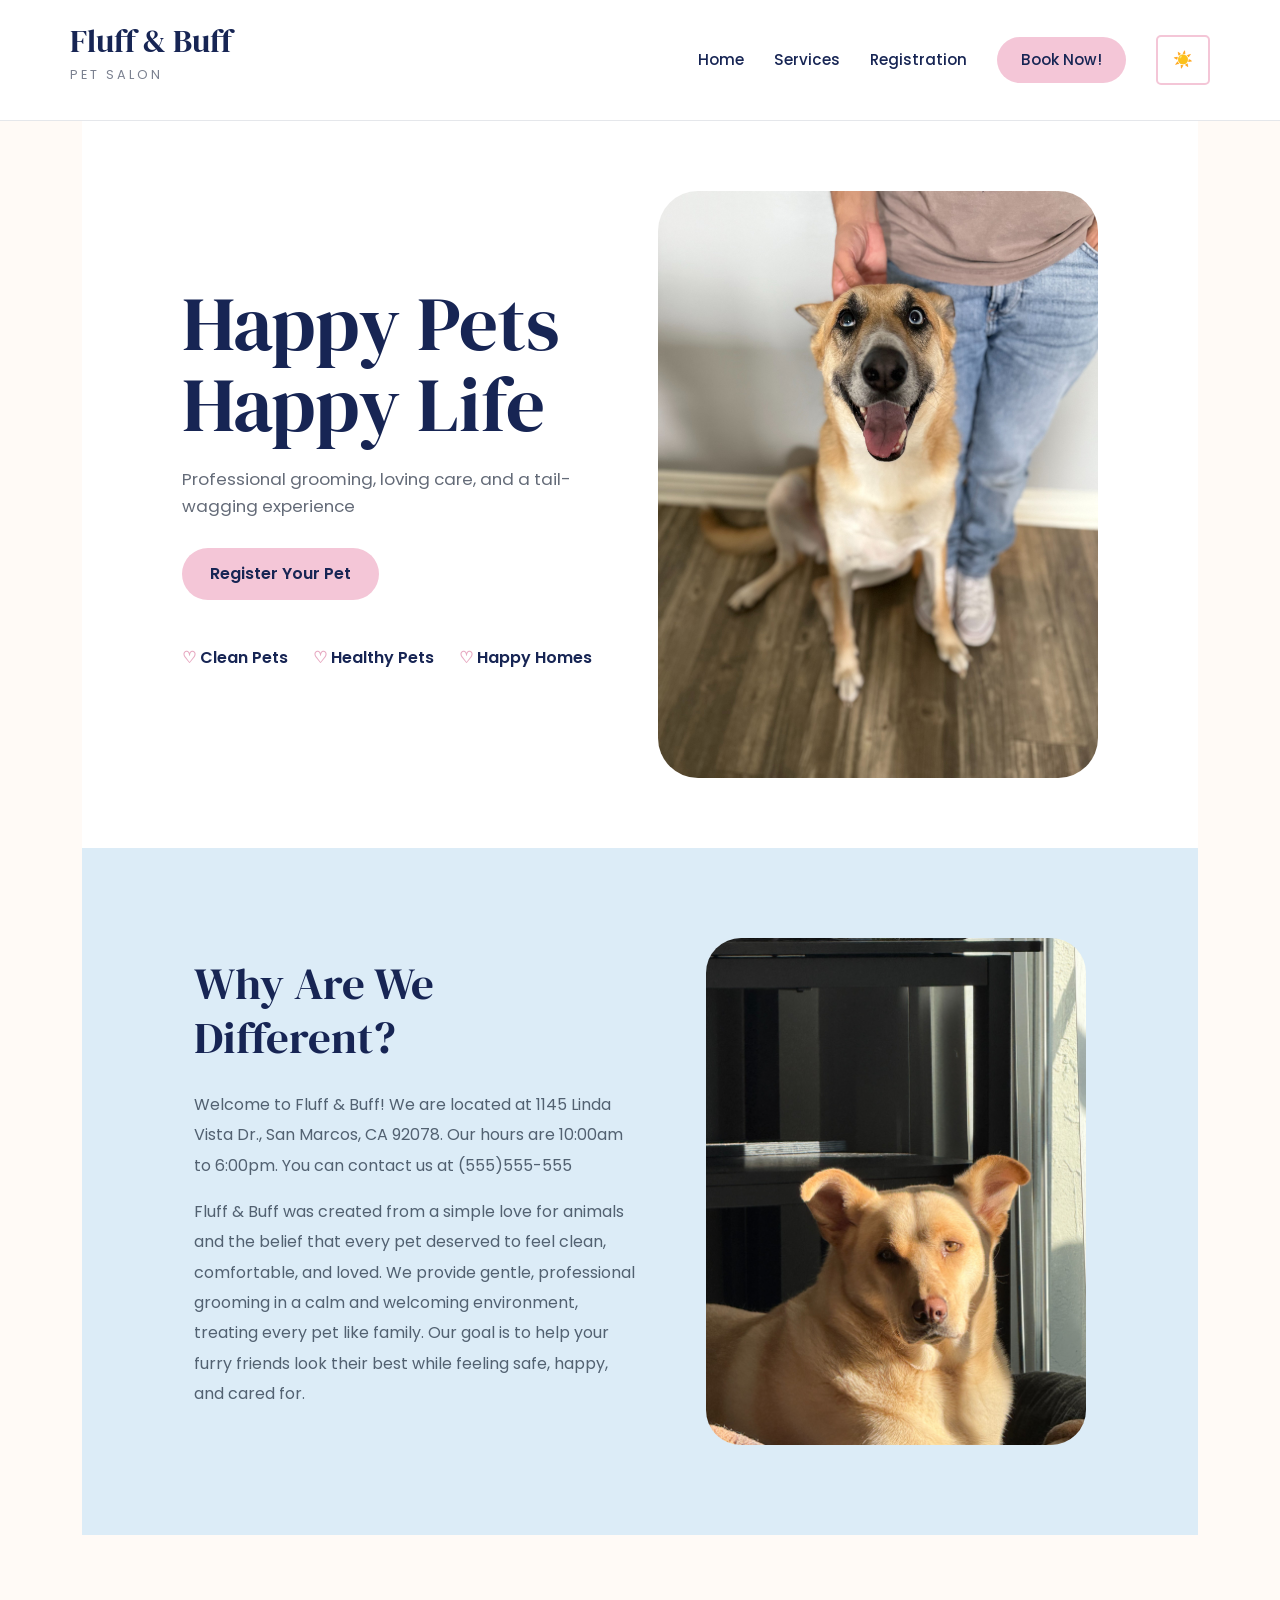
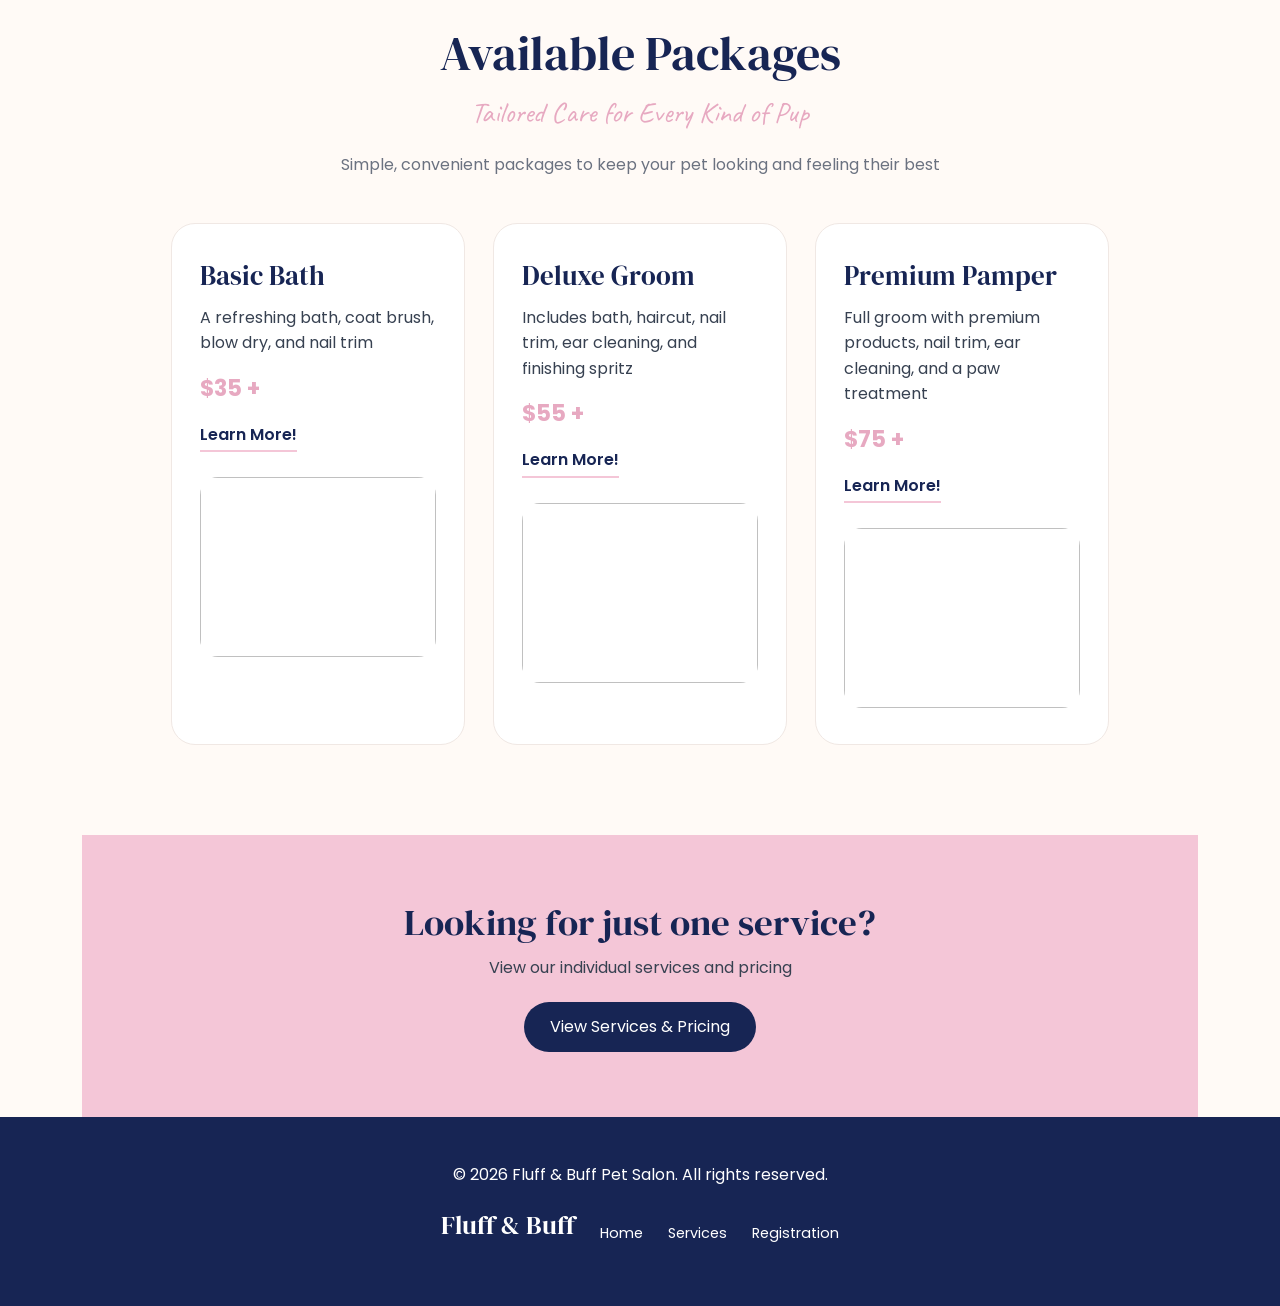
==== commit 551a0b63: "added light and dark mode" ====
--- a/index.html
+++ b/index.html
@@ -3,63 +3,85 @@
 <head>
     <meta charset="UTF-8">
     <meta name="viewport" content="width=device-width, initial-scale=1.0">
-    <link rel="stylesheet" href="css/index.css">
+
+    <!-- Google Fonts -->
     <link rel="preconnect" href="https://fonts.googleapis.com">
     <link rel="preconnect" href="https://fonts.gstatic.com" crossorigin>
-    <link href="https://fonts.googleapis.com/css2?family=Caveat:wght@400..700&family=DM+Serif+Display:ital@0;1&family=Poppins:ital,wght@0,100;0,200;0,300;0,400;0,500;0,600;0,700;0,800;0,900;1,100;1,200;1,300;1,400;1,500;1,600;1,700;1,800;1,900&display=swap" rel="stylesheet">
-    <link href="https://cdn.jsdelivr.net/npm/bootstrap@5.3.8/dist/css/bootstrap.min.css" rel="stylesheet" integrity="sha384-sRIl4kxILFvY47J16cr9ZwB07vP4J8+LH7qKQnuqkuIAvNWLzeN8tE5YBujZqJLB" crossorigin="anonymous">
+    <link href="https://fonts.googleapis.com/css2?family=Caveat:wght@400..700&family=DM+Serif+Display:ital@0;1&family=Poppins:wght@300;400;500;600;700&display=swap" rel="stylesheet">
+
+    <!-- Bootstrap -->
+    <link href="https://cdn.jsdelivr.net/npm/bootstrap@5.3.8/dist/css/bootstrap.min.css" rel="stylesheet">
+
+    <!-- Custom CSS -->
+    <link rel="stylesheet" href="css/index.css">
+
     <title>Fluff & Buff</title>
 </head>
+
 <body>
-    <header class="site-header"> 
-     <div class="logo-area">
-         <h2 class="logo">Fluff & Buff</h2>
-         <p class="tagline">Pet Salon</p>
+
+<header class="site-header">
+    <div class="logo-area">
+        <h2 class="logo">Fluff & Buff</h2>
+        <p class="tagline">Pet Salon</p>
     </div>
+
     <nav>
         <a href="index.html">Home</a>
         <a href="services.html">Services</a>
         <a href="registration.html">Registration</a>
         <a href="registration.html" class="book-btn">Book Now!</a>
+        <button id="changeMode">☀️</button>
     </nav>
-    </header>
+</header>
+
 <main class="container">
+
     <section class="hero-section">
         <div class="register-block">
-            <h1>Happy Pets Happy Life</h1> 
-              <p>Professional grooming, loving care, and a tail-wagging experience</p>
-                <a href="registration.html">Register Your Pet</a>
-                <div class="main-topics">
+            <h1>Happy Pets Happy Life</h1>
+            <p>Professional grooming, loving care, and a tail-wagging experience</p>
+            <a href="registration.html">Register Your Pet</a>
+
+            <div class="main-topics">
                 <p>Clean Pets</p>
                 <p>Healthy Pets</p>
                 <p>Happy Homes</p>
-                </div>
             </div>
-            <img src="images/Koda.jpg" alt="Dog sitting and smiling" class="top-dog">
-        </section>
+        </div>
+
+        <img src="images/Koda.jpg" alt="Dog sitting and smiling" class="top-dog">
+    </section>
 
     <section class="about-section">
         <div class="about-card">
-        <h2>Why Are We Different?</h2>
-        <p id="infoParagraph"></p>
-        
-            <p>Fluff & Buff was created from a simple love for animals and the belief that every pet deserved to feel clean, comfortable, and loved. We provide gentle, professional grooming in a calm and welcoming environment, treating every pet like family. Our goal is to help your furry friends look their best while feeling safe, happy, and cared for. </p>
+            <h2>Why Are We Different?</h2>
+            <p id="infoParagraph"></p>
+
+            <p>
+                Fluff & Buff was created from a simple love for animals and the belief
+                that every pet deserved to feel clean, comfortable, and loved. We provide
+                gentle, professional grooming in a calm and welcoming environment,
+                treating every pet like family. Our goal is to help your furry friends
+                look their best while feeling safe, happy, and cared for.
+            </p>
         </div>
-        <img src="images/Kenai.jpg" class="mid-dog">
-        </section>
+
+        <img src="images/Kenai.jpg" alt="Dog relaxing at Fluff and Buff" class="mid-dog">
+    </section>
 
     <div class="package-grid">
         <section class="packages-section">
-            <!--Look at image for ref and fix the styling-->
-         <h2>Available Packages</h2>
+            <h2>Available Packages</h2>
             <p>Tailored Care for Every Kind of Pup</p>
             <p>Simple, convenient packages to keep your pet looking and feeling their best</p>
-        
-        <div class="package-cards">
+
+            <div class="package-cards">
+
                 <div class="package-card">
-                 <h3>Basic Bath</h3>
+                    <h3>Basic Bath</h3>
                     <p>A refreshing bath, coat brush, blow dry, and nail trim</p>
-                    <p>$35 + </p>
+                    <p>$35 +</p>
                     <a class="learn-btn" href="services.html">Learn More!</a>
                     <img>
                 </div>
@@ -67,39 +89,47 @@
                 <div class="package-card">
                     <h3>Deluxe Groom</h3>
                     <p>Includes bath, haircut, nail trim, ear cleaning, and finishing spritz</p>
-                    <p>$55 + </p>
-                    <a class="learn-btn" href="services.html">Learn More! <!--Add Arrow--></a>
+                    <p>$55 +</p>
+                    <a class="learn-btn" href="services.html">Learn More!</a>
                     <img>
                 </div>
 
                 <div class="package-card">
                     <h3>Premium Pamper</h3>
                     <p>Full groom with premium products, nail trim, ear cleaning, and a paw treatment</p>
-                    <p>$75 + </p>
-                    <a class="learn-btn" href="services.html">Learn More! <!--Add Arrow--></a>
+                    <p>$75 +</p>
+                    <a class="learn-btn" href="services.html">Learn More!</a>
                     <img>
                 </div>
+
             </div>
-    </section>
+        </section>
     </div>
 
-        <section class="service-cta">
-            <div>
-                <h2>Looking for just one service?</h2>
-                <p>View our individual services and pricing</p>
-             <a href="services.html">View Services & Pricing</a> <!--Add Arrow-->
-            </div>
-        </section>
-    </main>
-    <footer>
-        <p>&copy; 2026 Fluff & Buff Pet Salon. All rights reserved.</p>
-        <div class="footer-links">
-            <p class="logo-footer">Fluff & Buff</p>
-            <a href="index.html">Home</a>
-            <a href="services.html">Services</a>
-            <a href="registration.html">Registration</a>
+    <section class="service-cta">
+        <div>
+            <h2>Looking for just one service?</h2>
+            <p>View our individual services and pricing</p>
+            <a href="services.html">View Services & Pricing</a>
         </div>
-    </footer>
-    <script src="/scripts/salon.js"></script>
+    </section>
+
+</main>
+
+<footer>
+    <p>&copy; 2026 Fluff & Buff Pet Salon. All rights reserved.</p>
+
+    <div class="footer-links">
+        <p class="logo-footer">Fluff & Buff</p>
+        <a href="index.html">Home</a>
+        <a href="services.html">Services</a>
+        <a href="registration.html">Registration</a>
+    </div>
+</footer>
+
+<script src="https://code.jquery.com/jquery-3.7.1.min.js"></script>
+<script src="scripts/salon.js"></script>
+<script src="scripts/index.js"></script>
+
 </body>
 </html>
--- a/css/index.css
+++ b/css/index.css
@@ -1,7 +1,7 @@
 @import url('https://fonts.googleapis.com/css2?family=Caveat:wght@400..700&family=DM+Serif+Display:ital@0;1&family=Poppins:wght@300;400;500;600;700&display=swap');
 
 /* =========================
-   GLOBAL
+GLOBAL
 ========================= */
 
 *{
@@ -19,13 +19,35 @@
     --white: #ffffff;
     --text: #374151;
     --border: #e5e7eb;
+
+    /* DARK MODE VARIABLES - LIGHT MODE DEFAULT */
+    --background-color: #fffaf6;
+    --surface-color: #ffffff;
+    --mode-text-color: #172554;
+    --accent-color: #f4c6d7;
+    --secondary-color: #dcecf7;
+}
+
+/* =========================
+DARK MODE
+========================= */
+
+.dark-mode{
+    --background-color: #1a2744;
+    --surface-color: #23345a;
+    --mode-text-color: #f4f4fb;
+    --accent-color: #e7a9c1;
+    --secondary-color: #30446f;
 }
 
 body{
-    background-color: var(--cream);
+    background-color: var(--background-color);
     color: var(--text);
     font-family: "Poppins", sans-serif;
     line-height: 1.6;
+
+    /* Smooth transition */
+    transition: background-color ease 0.8s;
 }
 
 a{
@@ -39,7 +61,7 @@
 
 
 /* =========================
-   HEADER
+HEADER
 ========================= */
 
 .site-header{
@@ -49,6 +71,8 @@
     align-items: center;
     padding: 22px 70px;
     border-bottom: 1px solid var(--border);
+
+    transition: background-color ease 0.8s;
 }
 
 .logo-area{
@@ -99,7 +123,27 @@
 
 
 /* =========================
-   MAIN
+DARK MODE BUTTON
+========================= */
+
+#changeMode{
+    background-color: var(--surface-color);
+    color: var(--mode-text-color);
+    border: 2px solid var(--accent-color);
+    padding: 10px 15px;
+    font-size: 16px;
+    cursor: pointer;
+    border-radius: 5px;
+    transition: opacity 0.5s ease;
+}
+
+#changeMode:hover{
+    opacity: 0.5;
+}
+
+
+/* =========================
+MAIN
 ========================= */
 
 .container{
@@ -108,7 +152,7 @@
 
 
 /* =========================
-   HERO
+HERO
 ========================= */
 
 .hero-section{
@@ -119,6 +163,8 @@
     gap: 60px;
     padding: 70px 9%;
     background-color: var(--white);
+
+    transition: background-color ease 0.8s;
 }
 
 .register-block{
@@ -188,7 +234,7 @@
 
 
 /* =========================
-   ABOUT
+ABOUT
 ========================= */
 
 .about-section{
@@ -198,6 +244,8 @@
     align-items: center;
     justify-content: space-between;
     gap: 70px;
+
+    transition: background-color ease 0.8s;
 }
 
 .about-card{
@@ -227,7 +275,7 @@
 
 
 /* =========================
-   PACKAGES
+PACKAGES
 ========================= */
 
 .package-grid{
@@ -237,6 +285,8 @@
 .packages-section{
     padding: 90px 8%;
     text-align: center;
+
+    transition: background-color ease 0.8s;
 }
 
 .packages-section > h2{
@@ -272,7 +322,8 @@
     border-radius: 24px;
     border: 1px solid #f0e8e4;
     text-align: left;
-    transition: transform .2s ease, box-shadow .2s ease;
+    transition: transform .2s ease, box-shadow .2s ease,
+                background-color ease 0.8s;
 }
 
 .package-card:hover{
@@ -319,7 +370,7 @@
 
 
 /* =========================
-   SERVICES CTA
+SERVICES CTA
 ========================= */
 
 .service-cta{
@@ -353,7 +404,7 @@
 
 
 /* =========================
-   FOOTER
+FOOTER
 ========================= */
 
 footer{
@@ -389,7 +440,49 @@
 
 
 /* =========================
-   RESPONSIVE
+DARK MODE STYLING
+========================= */
+
+.dark-mode .site-header,
+.dark-mode .hero-section,
+.dark-mode .package-card{
+    background-color: var(--surface-color);
+}
+
+.dark-mode .about-section{
+    background-color: var(--secondary-color);
+}
+
+.dark-mode .package-grid,
+.dark-mode .packages-section{
+    background-color: var(--background-color);
+}
+
+.dark-mode .logo,
+.dark-mode nav a,
+.dark-mode .register-block h1,
+.dark-mode .register-block > p,
+.dark-mode .main-topics p,
+.dark-mode .about-card h2,
+.dark-mode .about-card p,
+.dark-mode .packages-section > h2,
+.dark-mode .packages-section > p:last-of-type,
+.dark-mode .package-card h3,
+.dark-mode .package-card p,
+.dark-mode .learn-btn{
+    color: var(--mode-text-color);
+}
+
+/* Keep pink accent colors in dark mode */
+
+.dark-mode .packages-section > p:first-of-type,
+.dark-mode .package-card p:nth-of-type(2){
+    color: var(--accent-color);
+}
+
+
+/* =========================
+RESPONSIVE
 ========================= */
 
 @media(max-width: 900px){
@@ -425,6 +518,7 @@
     }
 }
 
+
 @media(max-width: 600px){
 
     .hero-section,
